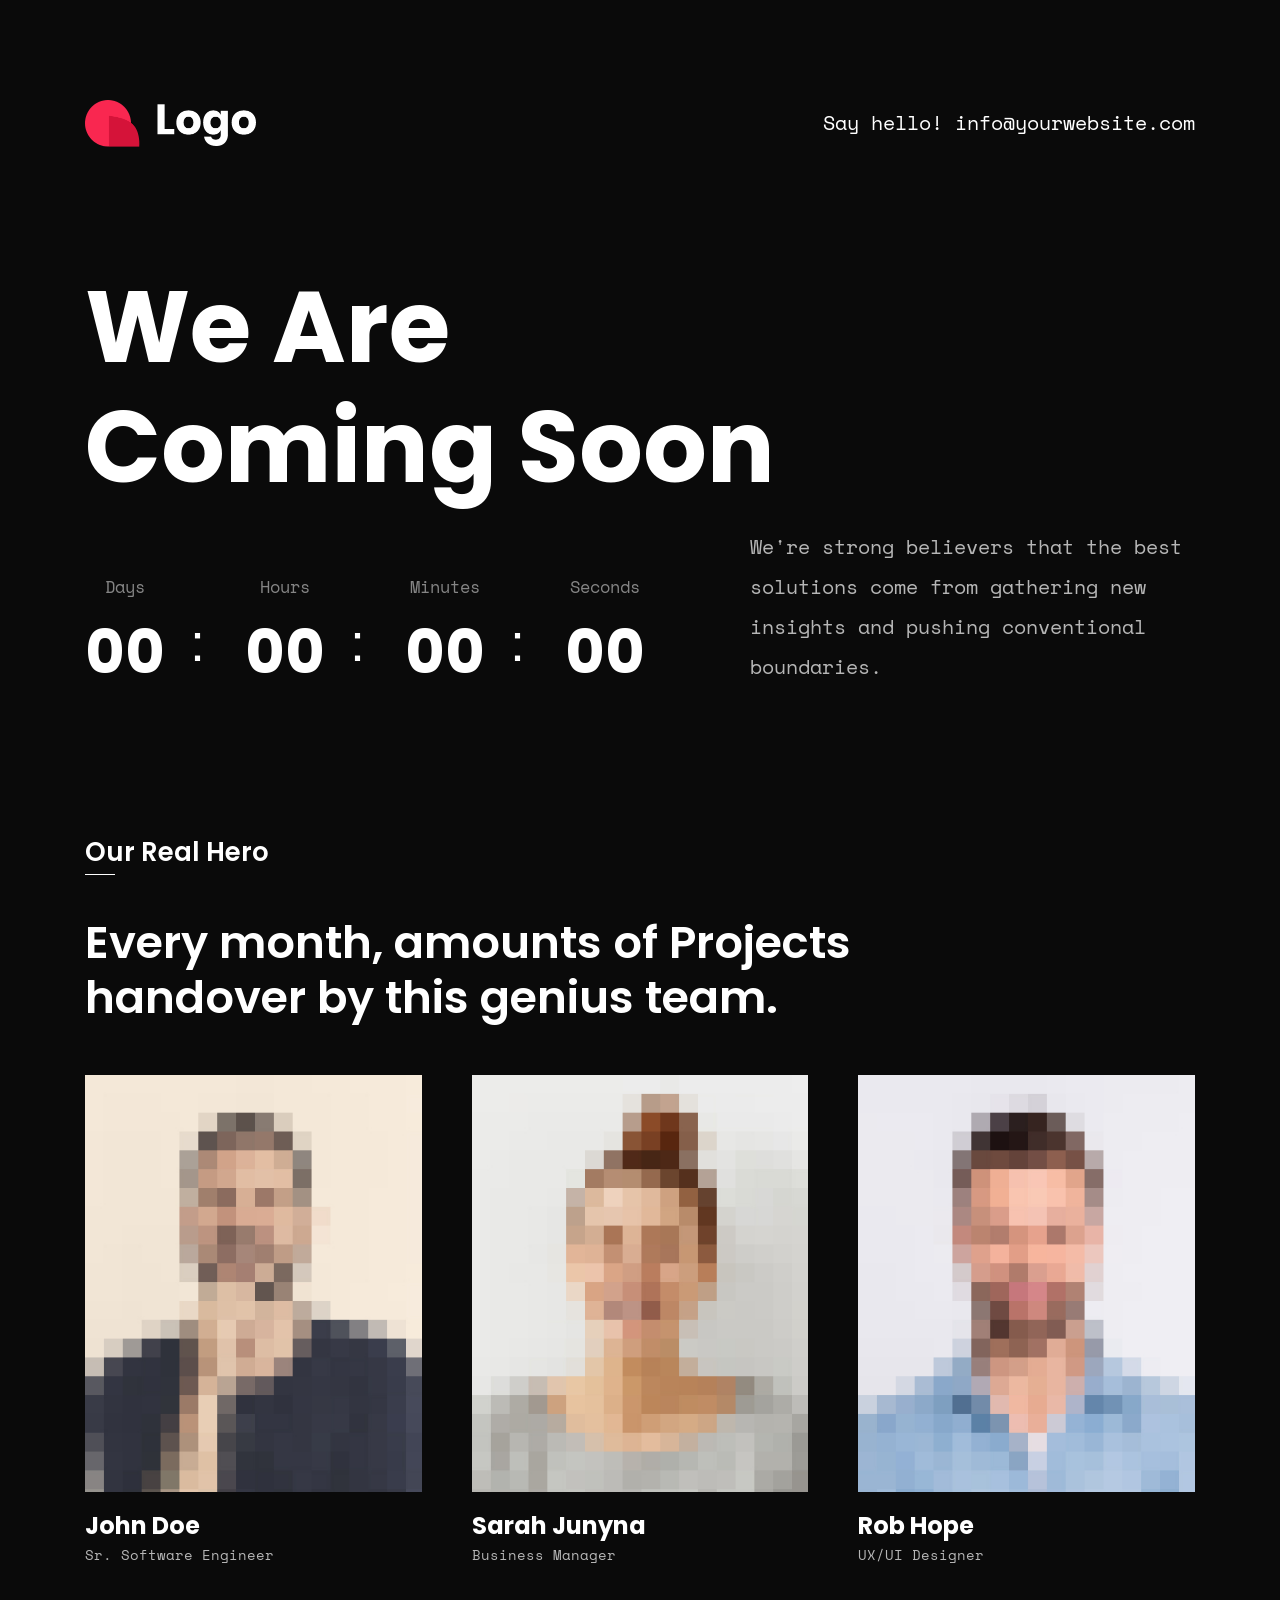
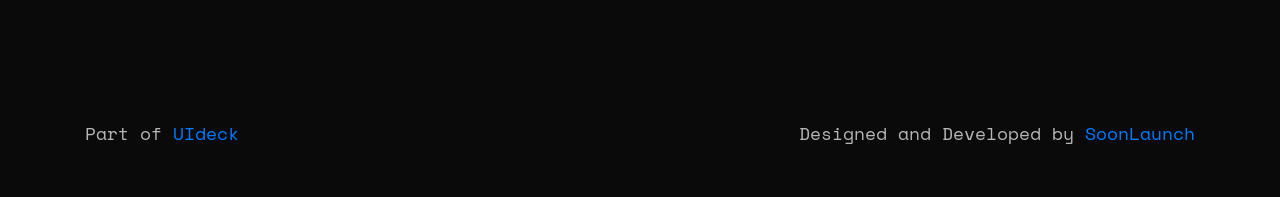
==== index.html @ 5f77ce62 "- Sooner-Free Template Init" ====
<!doctype html>
<html class="no-js" lang="">
    <head>
        <meta charset="utf-8">
        <meta http-equiv="x-ua-compatible" content="ie=edge">
        <title>Sooner | SoonLaunch</title>
        <meta name="description" content="">
        <meta name="viewport" content="width=device-width, initial-scale=1">

        <meta name="author" content="SoonLaunch">
		<link rel="shortcut icon" type="image/x-icon" href="assets/img/favicon.png">
        <!-- Place favicon.ico in the root directory -->

		<!-- ========================= CSS here ========================= -->
		<link rel="stylesheet" href="assets/css/bootstrap-4.5.0.min.css">
        <link rel="stylesheet" href="assets/css/lineicons.css">
		<link rel="stylesheet" href="assets/css/animate.css">
		<link rel="stylesheet" href="assets/css/style.css">
    </head>
    <body>
        <!--[if lte IE 9]>
            <p class="browserupgrade">You are using an <strong>outdated</strong> browser. Please <a href="https://browsehappy.com/">upgrade your browser</a> to improve your experience and security.</p>
        <![endif]-->

        <!-- ========================= main start ========================= -->
        <main class="main-06">
            <!-- header start  -->
            <div class="header header-06">
                <div class="container">
                    <div class="row align-items-center">
                        <div class="col-md-4">
                            <a href="#" class="logo"> <img src="assets/img/logo.png" alt=""></a>
                        </div>
                        <div class="col-md-8">
                            <div class="header-right text-right">
                                <a href="#">Say hello! info@yourwebsite.com</a>
                            </div>
                        </div>
                    </div>
                </div>
            </div>
            <!-- header end  -->
            <!-- ========================= main-wrapper start ========================= -->
            <div class="main-wrapper demo-06">
                <!-- hero-area start  -->
                <div class="hero-area">
                    <div class="container">
                        <div class="row">
                            <div class="col-xl-12">
                                <!-- heading start  -->
                                <div class="heading">
                                    <h1 class="text-white wow fadeInUp" data-wow-delay=".2s">We Are <br> Coming Soon</h1>
                                </div>
                                <!-- heading end  -->
                            </div>
                            <div class="col-xl-7 col-lg-7">
                                <!-- countdown start  -->
                                <div class="wow fadeInRight" data-wow-delay=".4s" data-countdown="2021/10/01"></div>
                                <!-- countdown end  -->
                            </div>
                            <div class="col-xl-5 col-lg-5">
                                <!-- desc strat  -->
                                <p class="wow fadeInLeft" data-wow-delay=".4s">We're strong believers that the best solutions come from gathering new insights and pushing conventional boundaries.</p>
                                <!-- desc end  -->
                            </div>
                        </div>
                    </div>
                </div>
                <!-- hero-area end  -->
                <!-- team-area start  -->
                <div class="team-area">
                    <div class="container">
                        <div class="row">
                            <div class="col-xl-9">
                                <!-- section-title start  -->
                                <div class="section-title">
                                    <h1 class="wow fadeInUp" data-wow-delay=".2s">Our Real Hero</h1>
                                    <h2 class="wow fadeInUp" data-wow-delay=".4s">Every month, amounts of Projects <br class="d-none d-lg-block"> handover by this genius team.</h2>
                                </div>
                                <!-- section-title end  -->
                            </div>
                        </div>
                        <!-- team-wrapper start  -->
                        <div class="team-wrapper">
                            <!-- team-item start  -->
                            <div class="team-item wow fadeInUp" data-wow-delay=".2s">
                                <div class="team-img">
                                    <img src="assets/img/img-1.jpg" alt="">
                                    <ul class="social-links">
                                        <li><a href="#"><i class="lni lni-facebook-filled"></i></a></li>
                                        <li><a href="#"><i class="lni lni-twitter-filled"></i></a></li>
                                        <li><a href="#"><i class="lni lni-instagram-original"></i></a></li>
                                        <li><a href="#"><i class="lni lni-linkedin"></i></a></li>
                                    </ul>
                                </div>
                                <div class="team-info">
                                    <h4>John Doe</h4>
                                    <p>Sr. Software Engineer</p>
                                </div>
                            </div>
                            <!-- team-item end  -->
                            <!-- team-item start  -->
                            <div class="team-item wow fadeInUp" data-wow-delay=".4s">
                                <div class="team-img">
                                    <img src="assets/img/img-2.jpg" alt="">
                                    <ul class="social-links">
                                        <li><a href="#"><i class="lni lni-facebook-filled"></i></a></li>
                                        <li><a href="#"><i class="lni lni-twitter-filled"></i></a></li>
                                        <li><a href="#"><i class="lni lni-instagram-original"></i></a></li>
                                        <li><a href="#"><i class="lni lni-linkedin"></i></a></li>
                                    </ul>
                                </div>
                                <div class="team-info">
                                    <h4>Sarah Junyna</h4>
                                    <p>Business Manager</p>
                                </div>
                            </div>
                            <!-- team-item end  -->
                            <!-- team-item start  -->
                            <div class="team-item wow fadeInUp" data-wow-delay=".6s">
                                <div class="team-img">
                                    <img src="assets/img/img-3.jpg" alt="">
                                    <ul class="social-links">
                                        <li><a href="#"><i class="lni lni-facebook-filled"></i></a></li>
                                        <li><a href="#"><i class="lni lni-twitter-filled"></i></a></li>
                                        <li><a href="#"><i class="lni lni-instagram-original"></i></a></li>
                                        <li><a href="#"><i class="lni lni-linkedin"></i></a></li>
                                    </ul>
                                </div>
                                <div class="team-info">
                                    <h4>Rob Hope</h4>
                                    <p>UX/UI Designer</p>
                                </div>
                            </div>
                            <!-- team-item end  -->
                        </div>
                        <!-- team-wrapper end  -->
                    </div>
                </div> <!-- end container  -->
                <!-- team-area end  -->
            </div>
            <!-- ========================= main-wrapper end ========================= -->
            <!-- footer start  -->
            <div class="footer">
                <div class="container">
                    <div class="row">
                        <div class="col-md-7">
                            <div class="copyright wow fadeInLeft" data-wow-delay=".2s">
                                <p>Part of <a href="htts://uideck.com" rel="nofollow">UIdeck</a></p>
                            </div>
                        </div>
                        <div class="col-md-5">
                            <div class="credit wow fadeInRight" data-wow-delay=".4s">
                                <p>Designed and Developed by <a rel="nofollow" href="https://soonlaunch.com">SoonLaunch</a></p>
                            </div>
                        </div>
                    </div>
                </div>
            </div>
            <!-- footer end  -->
        </main>
        <!-- ========================= main end ========================= -->
        
		<!-- ========================= JS here ========================= -->
		<script src="assets/js/vendor/modernizr-3.5.0.min.js"></script>
		<script src="assets/js/vendor/jquery-3.5.1.min.js"></script>
		<script src="assets/js/popper.min.js"></script>
		<script src="assets/js/bootstrap-4.5.0.min.js"></script>
        <script src="assets/js/countdown.js"></script>
        <script src="assets/js/wow.min.js"></script>
		<script src="assets/js/main.js"></script>
    </body>
</html>
---- assets/css/style.css ----
/*===========================
    01. Common CSS
===========================*/
@import url("https://fonts.googleapis.com/css?family=Poppins:400,500,600,700|Space+Mono:400,700&display=swap");
body {
  font-weight: normal;
  font-style: normal;
  overflow-x: hidden;
}

* {
  margin: 0;
  padding: 0;
  -webkit-box-sizing: border-box;
  box-sizing: border-box;
}

a:focus,
input:focus,
textarea:focus,
button:focus {
  text-decoration: none;
  outline: none;
  -webkit-box-shadow: none;
  box-shadow: none;
}

a {
  -webkit-transition: all 0.3s;
  transition: all 0.3s;
}

button {
  cursor: pointer;
}

a:focus,
a:hover {
  text-decoration: none;
}

i,
span,
a {
  display: inline-block;
}

audio,
canvas,
iframe,
img,
svg,
video {
  vertical-align: middle;
}

h1,
h2,
h3,
h4,
h5,
h6 {
  font-weight: 600;
  margin: 0px;
}

h1 a,
h2 a,
h3 a,
h4 a,
h5 a,
h6 a {
  color: inherit;
}

h1 {
  font-size: 50px;
  margin-bottom: 20px;
}

h2 {
  font-size: 45px;
}

@media (max-width: 767px) {
  h2 {
    font-size: 36px;
  }
}

@media only screen and (min-width: 480px) and (max-width: 767px) {
  h2 {
    font-size: 40px;
  }
}

h3 {
  font-size: 28px;
}

h4 {
  font-size: 24px;
}

h5 {
  font-size: 20px;
}

h6 {
  font-size: 16px;
}

ul, ol {
  margin: 0px;
  padding: 0px;
  list-style-type: none;
}

p {
  font-size: 18px;
  font-weight: 400;
  line-height: 28px;
  margin: 0px;
}

.img-bg {
  background-position: center center;
  background-size: cover;
  background-repeat: no-repeat;
  width: 100%;
  height: 100%;
}

.shape {
  position: absolute;
  z-index: -1;
}

@media only screen and (min-width: 480px) and (max-width: 767px) {
  .container {
    width: 450px;
  }
}

.logo img {
  width: 50%;
}

@media only screen and (min-width: 768px) and (max-width: 991px) {
  .img-wrapper {
    display: none;
  }
}

@media (max-width: 767px) {
  .img-wrapper {
    display: none;
  }
}

@media (max-width: 767px) {
  .odd-col {
    -webkit-box-ordinal-group: 0;
        -ms-flex-order: -1;
            order: -1;
  }
}

.slick-slide:focus {
  outline: 0;
}

.common-btn {
  position: relative;
  overflow: hidden;
  z-index: 2;
}

.common-btn::after {
  content: '';
  position: absolute;
  width: 100%;
  height: 100%;
  top: 0;
  left: 0;
  background: rgba(255, 255, 255, 0.1);
  border-radius: inherit;
  -webkit-transition: all 0.3s;
  transition: all 0.3s;
}

.common-btn:hover::after {
  -webkit-transform: scale(0.5);
  transform: scale(0.5);
  opacity: 0;
}

.mt-5 {
  margin-top: 5px;
}

.mt-10 {
  margin-top: 10px;
}

.mt-15 {
  margin-top: 15px;
}

.mt-20 {
  margin-top: 20px;
}

.mt-25 {
  margin-top: 25px;
}

.mt-30 {
  margin-top: 30px;
}

.mt-35 {
  margin-top: 35px;
}

.mt-40 {
  margin-top: 40px;
}

.mt-45 {
  margin-top: 45px;
}

.mt-50 {
  margin-top: 50px;
}

.mt-55 {
  margin-top: 55px;
}

.mt-60 {
  margin-top: 60px;
}

.mt-65 {
  margin-top: 65px;
}

.mt-70 {
  margin-top: 70px;
}

.mt-75 {
  margin-top: 75px;
}

.mt-80 {
  margin-top: 80px;
}

.mt-85 {
  margin-top: 85px;
}

.mt-90 {
  margin-top: 90px;
}

.mt-95 {
  margin-top: 95px;
}

.mt-100 {
  margin-top: 100px;
}

.mt-105 {
  margin-top: 105px;
}

.mt-110 {
  margin-top: 110px;
}

.mt-115 {
  margin-top: 115px;
}

.mt-120 {
  margin-top: 120px;
}

.mt-125 {
  margin-top: 125px;
}

.mt-130 {
  margin-top: 130px;
}

.mt-135 {
  margin-top: 135px;
}

.mt-140 {
  margin-top: 140px;
}

.mt-145 {
  margin-top: 145px;
}

.mt-150 {
  margin-top: 150px;
}

.mt-155 {
  margin-top: 155px;
}

.mt-160 {
  margin-top: 160px;
}

.mt-165 {
  margin-top: 165px;
}

.mt-170 {
  margin-top: 170px;
}

.mt-175 {
  margin-top: 175px;
}

.mt-180 {
  margin-top: 180px;
}

.mt-185 {
  margin-top: 185px;
}

.mt-190 {
  margin-top: 190px;
}

.mt-195 {
  margin-top: 195px;
}

.mt-200 {
  margin-top: 200px;
}

.mt-205 {
  margin-top: 205px;
}

.mt-210 {
  margin-top: 210px;
}

.mt-215 {
  margin-top: 215px;
}

.mt-220 {
  margin-top: 220px;
}

.mt-225 {
  margin-top: 225px;
}

.mb-5 {
  margin-bottom: 5px;
}

.mb-10 {
  margin-bottom: 10px;
}

.mb-15 {
  margin-bottom: 15px;
}

.mb-20 {
  margin-bottom: 20px;
}

.mb-25 {
  margin-bottom: 25px;
}

.mb-30 {
  margin-bottom: 30px;
}

.mb-35 {
  margin-bottom: 35px;
}

.mb-40 {
  margin-bottom: 40px;
}

.mb-45 {
  margin-bottom: 45px;
}

.mb-50 {
  margin-bottom: 50px;
}

.mb-55 {
  margin-bottom: 55px;
}

.mb-60 {
  margin-bottom: 60px;
}

.mb-65 {
  margin-bottom: 65px;
}

.mb-70 {
  margin-bottom: 70px;
}

.mb-75 {
  margin-bottom: 75px;
}

.mb-80 {
  margin-bottom: 80px;
}

.mb-85 {
  margin-bottom: 85px;
}

.mb-90 {
  margin-bottom: 90px;
}

.mb-95 {
  margin-bottom: 95px;
}

.mb-100 {
  margin-bottom: 100px;
}

.mb-105 {
  margin-bottom: 105px;
}

.mb-110 {
  margin-bottom: 110px;
}

.mb-115 {
  margin-bottom: 115px;
}

.mb-120 {
  margin-bottom: 120px;
}

.mb-125 {
  margin-bottom: 125px;
}

.mb-130 {
  margin-bottom: 130px;
}

.mb-135 {
  margin-bottom: 135px;
}

.mb-140 {
  margin-bottom: 140px;
}

.mb-145 {
  margin-bottom: 145px;
}

.mb-150 {
  margin-bottom: 150px;
}

.mb-155 {
  margin-bottom: 155px;
}

.mb-160 {
  margin-bottom: 160px;
}

.mb-165 {
  margin-bottom: 165px;
}

.mb-170 {
  margin-bottom: 170px;
}

.mb-175 {
  margin-bottom: 175px;
}

.mb-180 {
  margin-bottom: 180px;
}

.mb-185 {
  margin-bottom: 185px;
}

.mb-190 {
  margin-bottom: 190px;
}

.mb-195 {
  margin-bottom: 195px;
}

.mb-200 {
  margin-bottom: 200px;
}

.mb-205 {
  margin-bottom: 205px;
}

.mb-210 {
  margin-bottom: 210px;
}

.mb-215 {
  margin-bottom: 215px;
}

.mb-220 {
  margin-bottom: 220px;
}

.mb-225 {
  margin-bottom: 225px;
}

.pt-5 {
  padding-top: 5px;
}

.pt-10 {
  padding-top: 10px;
}

.pt-15 {
  padding-top: 15px;
}

.pt-20 {
  padding-top: 20px;
}

.pt-25 {
  padding-top: 25px;
}

.pt-30 {
  padding-top: 30px;
}

.pt-35 {
  padding-top: 35px;
}

.pt-40 {
  padding-top: 40px;
}

.pt-45 {
  padding-top: 45px;
}

.pt-50 {
  padding-top: 50px;
}

.pt-55 {
  padding-top: 55px;
}

.pt-60 {
  padding-top: 60px;
}

.pt-65 {
  padding-top: 65px;
}

.pt-70 {
  padding-top: 70px;
}

.pt-75 {
  padding-top: 75px;
}

.pt-80 {
  padding-top: 80px;
}

.pt-85 {
  padding-top: 85px;
}

.pt-90 {
  padding-top: 90px;
}

.pt-95 {
  padding-top: 95px;
}

.pt-100 {
  padding-top: 100px;
}

.pt-105 {
  padding-top: 105px;
}

.pt-110 {
  padding-top: 110px;
}

.pt-115 {
  padding-top: 115px;
}

.pt-120 {
  padding-top: 120px;
}

.pt-125 {
  padding-top: 125px;
}

.pt-130 {
  padding-top: 130px;
}

.pt-135 {
  padding-top: 135px;
}

.pt-140 {
  padding-top: 140px;
}

.pt-145 {
  padding-top: 145px;
}

.pt-150 {
  padding-top: 150px;
}

.pt-155 {
  padding-top: 155px;
}

.pt-160 {
  padding-top: 160px;
}

.pt-165 {
  padding-top: 165px;
}

.pt-170 {
  padding-top: 170px;
}

.pt-175 {
  padding-top: 175px;
}

.pt-180 {
  padding-top: 180px;
}

.pt-185 {
  padding-top: 185px;
}

.pt-190 {
  padding-top: 190px;
}

.pt-195 {
  padding-top: 195px;
}

.pt-200 {
  padding-top: 200px;
}

.pt-205 {
  padding-top: 205px;
}

.pt-210 {
  padding-top: 210px;
}

.pt-215 {
  padding-top: 215px;
}

.pt-220 {
  padding-top: 220px;
}

.pt-225 {
  padding-top: 225px;
}

.pb-5 {
  padding-bottom: 5px;
}

.pb-10 {
  padding-bottom: 10px;
}

.pb-15 {
  padding-bottom: 15px;
}

.pb-20 {
  padding-bottom: 20px;
}

.pb-25 {
  padding-bottom: 25px;
}

.pb-30 {
  padding-bottom: 30px;
}

.pb-35 {
  padding-bottom: 35px;
}

.pb-40 {
  padding-bottom: 40px;
}

.pb-45 {
  padding-bottom: 45px;
}

.pb-50 {
  padding-bottom: 50px;
}

.pb-55 {
  padding-bottom: 55px;
}

.pb-60 {
  padding-bottom: 60px;
}

.pb-65 {
  padding-bottom: 65px;
}

.pb-70 {
  padding-bottom: 70px;
}

.pb-75 {
  padding-bottom: 75px;
}

.pb-80 {
  padding-bottom: 80px;
}

.pb-85 {
  padding-bottom: 85px;
}

.pb-90 {
  padding-bottom: 90px;
}

.pb-95 {
  padding-bottom: 95px;
}

.pb-100 {
  padding-bottom: 100px;
}

.pb-105 {
  padding-bottom: 105px;
}

.pb-110 {
  padding-bottom: 110px;
}

.pb-115 {
  padding-bottom: 115px;
}

.pb-120 {
  padding-bottom: 120px;
}

.pb-125 {
  padding-bottom: 125px;
}

.pb-130 {
  padding-bottom: 130px;
}

.pb-135 {
  padding-bottom: 135px;
}

.pb-140 {
  padding-bottom: 140px;
}

.pb-145 {
  padding-bottom: 145px;
}

.pb-150 {
  padding-bottom: 150px;
}

.pb-155 {
  padding-bottom: 155px;
}

.pb-160 {
  padding-bottom: 160px;
}

.pb-165 {
  padding-bottom: 165px;
}

.pb-170 {
  padding-bottom: 170px;
}

.pb-175 {
  padding-bottom: 175px;
}

.pb-180 {
  padding-bottom: 180px;
}

.pb-185 {
  padding-bottom: 185px;
}

.pb-190 {
  padding-bottom: 190px;
}

.pb-195 {
  padding-bottom: 195px;
}

.pb-200 {
  padding-bottom: 200px;
}

.pb-205 {
  padding-bottom: 205px;
}

.pb-210 {
  padding-bottom: 210px;
}

.pb-215 {
  padding-bottom: 215px;
}

.pb-220 {
  padding-bottom: 220px;
}

.pb-225 {
  padding-bottom: 225px;
}

.countdown {
  padding-top: 40px;
  padding-bottom: 40px;
}

.countdown .single-count-content {
  position: relative;
  padding: 0 40px;
  text-align: center;
}

@media only screen and (min-width: 992px) and (max-width: 1199px) {
  .countdown .single-count-content {
    padding: 0 30px;
  }
}

@media (max-width: 767px) {
  .countdown .single-count-content {
    padding: 0 10px;
  }
}

@media only screen and (min-width: 480px) and (max-width: 767px) {
  .countdown .single-count-content {
    padding: 0 20px;
  }
}

.countdown .single-count-content::after {
  position: absolute;
  right: 0;
  top: 0;
  font-size: 50px;
}

@media (max-width: 767px) {
  .countdown .single-count-content::after {
    top: -10px;
  }
}

@media only screen and (min-width: 480px) and (max-width: 767px) {
  .countdown .single-count-content::after {
    top: -5px;
  }
}

.countdown .single-count-content:first-child {
  padding-left: 0px;
}

.countdown .single-count-content:last-child {
  padding-right: 0px;
}

.countdown .single-count-content:last-child::after {
  display: none;
}

.countdown .single-count-content .count {
  font-size: 50px;
}

@media (max-width: 767px) {
  .countdown .single-count-content .count {
    font-size: 35px;
  }
}

@media only screen and (min-width: 480px) and (max-width: 767px) {
  .countdown .single-count-content .count {
    font-size: 45px;
  }
}

.countdown .single-count-content .text {
  margin-bottom: 0;
}

@media (max-width: 767px) {
  .countdown .single-count-content .text {
    font-size: 15px;
  }
}

.header {
  position: absolute;
  top: 40px;
  left: 0;
  width: 100%;
  z-index: 2;
}

main.main-06 {
  background: #0A0A0A;
  overflow: hidden;
}

main .header.header-06 {
  position: unset;
  padding-top: 100px;
  padding-bottom: 120px;
}

@media (max-width: 767px) {
  main .header.header-06 {
    padding-top: 50px;
    padding-bottom: 50px;
  }
}

@media (max-width: 767px) {
  main .header.header-06 .header-right {
    display: none;
  }
}

main .header.header-06 .header-right a {
  color: #fff;
  font-size: 20px;
  font-family: "Space Mono", sans-serif;
}

main .main-wrapper.demo-06 {
  -webkit-box-orient: vertical;
  -webkit-box-direction: normal;
      -ms-flex-direction: column;
          flex-direction: column;
  height: auto;
}

main .main-wrapper.demo-06 .hero-area {
  margin-bottom: 100px;
}

main .main-wrapper.demo-06 .hero-area h1 {
  font-size: 100px;
  font-weight: 700;
  color: #fff;
  font-family: "Poppins", sans-serif;
}

@media only screen and (min-width: 992px) and (max-width: 1199px) {
  main .main-wrapper.demo-06 .hero-area h1 {
    font-size: 80px;
  }
}

@media (max-width: 767px) {
  main .main-wrapper.demo-06 .hero-area h1 {
    font-size: 40px;
  }
}

@media only screen and (min-width: 480px) and (max-width: 767px) {
  main .main-wrapper.demo-06 .hero-area h1 {
    font-size: 50px;
  }
}

main .main-wrapper.demo-06 .hero-area p {
  font-family: "Space Mono", sans-serif;
  font-size: 20px;
  color: rgba(255, 255, 255, 0.7);
  line-height: 40px;
}

main .main-wrapper.demo-06 .hero-area .countdown .single-count-content {
  display: -webkit-box;
  display: -ms-flexbox;
  display: flex;
  -webkit-box-orient: vertical;
  -webkit-box-direction: reverse;
      -ms-flex-direction: column-reverse;
          flex-direction: column-reverse;
}

main .main-wrapper.demo-06 .hero-area .countdown .single-count-content::after {
  content: ':';
  font-size: 54px;
  color: #fff;
  top: 35px;
}

@media only screen and (min-width: 992px) and (max-width: 1199px) {
  main .main-wrapper.demo-06 .hero-area .countdown .single-count-content::after {
    top: 30px;
  }
}

@media (max-width: 767px) {
  main .main-wrapper.demo-06 .hero-area .countdown .single-count-content::after {
    top: 30px;
    font-size: 45px;
  }
}

main .main-wrapper.demo-06 .hero-area .countdown .single-count-content .count {
  font-family: "Poppins", sans-serif;
  color: #fff;
  font-size: 60px;
  font-weight: 700;
}

@media only screen and (min-width: 992px) and (max-width: 1199px) {
  main .main-wrapper.demo-06 .hero-area .countdown .single-count-content .count {
    font-size: 50px;
  }
}

@media (max-width: 767px) {
  main .main-wrapper.demo-06 .hero-area .countdown .single-count-content .count {
    font-size: 40px;
  }
}

main .main-wrapper.demo-06 .hero-area .countdown .single-count-content .text {
  font-family: "Space Mono", sans-serif;
  font-size: 17px;
  color: rgba(255, 255, 255, 0.5);
}

main .main-wrapper.demo-06 .team-area {
  margin-bottom: 100px;
}

@media (max-width: 767px) {
  main .main-wrapper.demo-06 .team-area {
    margin-bottom: 30px;
  }
}

main .main-wrapper.demo-06 .team-area .section-title h1 {
  font-size: 26px;
  font-weight: 600;
  font-family: "Poppins", sans-serif;
  color: #fff;
  padding-bottom: 7px;
  margin-bottom: 40px;
  position: relative;
}

@media (max-width: 767px) {
  main .main-wrapper.demo-06 .team-area .section-title h1 {
    font-size: 20px;
  }
}

@media only screen and (min-width: 480px) and (max-width: 767px) {
  main .main-wrapper.demo-06 .team-area .section-title h1 {
    font-size: 22px;
  }
}

main .main-wrapper.demo-06 .team-area .section-title h1::after {
  content: '';
  position: absolute;
  width: 30px;
  height: 1px;
  background: #fff;
  bottom: 0;
  left: 0;
}

main .main-wrapper.demo-06 .team-area .section-title h2 {
  font-family: "Poppins", sans-serif;
  font-size: 45px;
  line-height: 55px;
  font-weight: 45px;
  color: #fff;
  margin-bottom: 50px;
}

@media (max-width: 767px) {
  main .main-wrapper.demo-06 .team-area .section-title h2 {
    font-size: 28px;
    line-height: 40px;
  }
}

@media only screen and (min-width: 480px) and (max-width: 767px) {
  main .main-wrapper.demo-06 .team-area .section-title h2 {
    font-size: 32px;
    line-height: 42px;
  }
}

main .main-wrapper.demo-06 .team-area .team-wrapper {
  display: -webkit-box;
  display: -ms-flexbox;
  display: flex;
  -webkit-box-pack: justify;
      -ms-flex-pack: justify;
          justify-content: space-between;
  -ms-flex-wrap: wrap;
      flex-wrap: wrap;
  margin-left: -25px;
  margin-right: -25px;
}

main .main-wrapper.demo-06 .team-area .team-wrapper .team-item {
  width: calc(33.33% - 50px);
  margin: 0px 25px 50px;
}

@media only screen and (min-width: 992px) and (max-width: 1199px) {
  main .main-wrapper.demo-06 .team-area .team-wrapper .team-item {
    width: calc(33.33% - 30px);
    margin: 0px 15px 50px;
  }
}

@media only screen and (min-width: 768px) and (max-width: 991px) {
  main .main-wrapper.demo-06 .team-area .team-wrapper .team-item {
    width: calc(50% - 30px);
    margin: 0px 15px 50px;
  }
}

@media (max-width: 767px) {
  main .main-wrapper.demo-06 .team-area .team-wrapper .team-item {
    width: calc(100% - 50px);
    margin: 0px 25px 50px;
  }
}

main .main-wrapper.demo-06 .team-area .team-wrapper .team-item .team-img {
  position: relative;
  margin-bottom: 20px;
}

main .main-wrapper.demo-06 .team-area .team-wrapper .team-item .team-img img {
  width: 100%;
}

main .main-wrapper.demo-06 .team-area .team-wrapper .team-item .team-img .social-links {
  position: absolute;
  width: 185px;
  height: 0px;
  background: #fff;
  border-top-right-radius: 57px;
  left: 0;
  bottom: 0;
  display: -webkit-box;
  display: -ms-flexbox;
  display: flex;
  -webkit-box-pack: center;
      -ms-flex-pack: center;
          justify-content: center;
  -webkit-box-align: center;
      -ms-flex-align: center;
          align-items: center;
  opacity: 0;
  visibility: hidden;
  -webkit-transition: all 0.3s;
  transition: all 0.3s;
}

main .main-wrapper.demo-06 .team-area .team-wrapper .team-item .team-img .social-links li {
  display: inline-block;
  margin: 0 8px;
}

main .main-wrapper.demo-06 .team-area .team-wrapper .team-item .team-img .social-links li a {
  font-size: 18px;
  color: #0A0A0A;
}

main .main-wrapper.demo-06 .team-area .team-wrapper .team-item .team-img .social-links li a:hover {
  color: #D5081A;
}

main .main-wrapper.demo-06 .team-area .team-wrapper .team-item:hover .team-img .social-links {
  height: 57px;
  opacity: 1;
  visibility: visible;
}

main .main-wrapper.demo-06 .team-area .team-wrapper .team-item .team-info h4 {
  font-size: 24px;
  font-weight: 700;
  color: #fff;
  font-family: "Poppins", sans-serif;
}

main .main-wrapper.demo-06 .team-area .team-wrapper .team-item .team-info p {
  font-family: "Space Mono", sans-serif;
  font-size: 14px;
  color: rgba(255, 255, 255, 0.7);
}

main .footer {
  width: 100%;
  margin-bottom: 50px;
}

main .footer p {
  font-family: "Space Mono", sans-serif;
  color: rgba(255, 255, 255, 0.7);
}

@media (max-width: 767px) {
  main .footer p {
    text-align: center;
  }
}

main .footer .credit {
  text-align: right;
}

@media (max-width: 767px) {
  main .footer .credit {
    text-align: center;
  }
}
/*# sourceMappingURL=style.css.map */
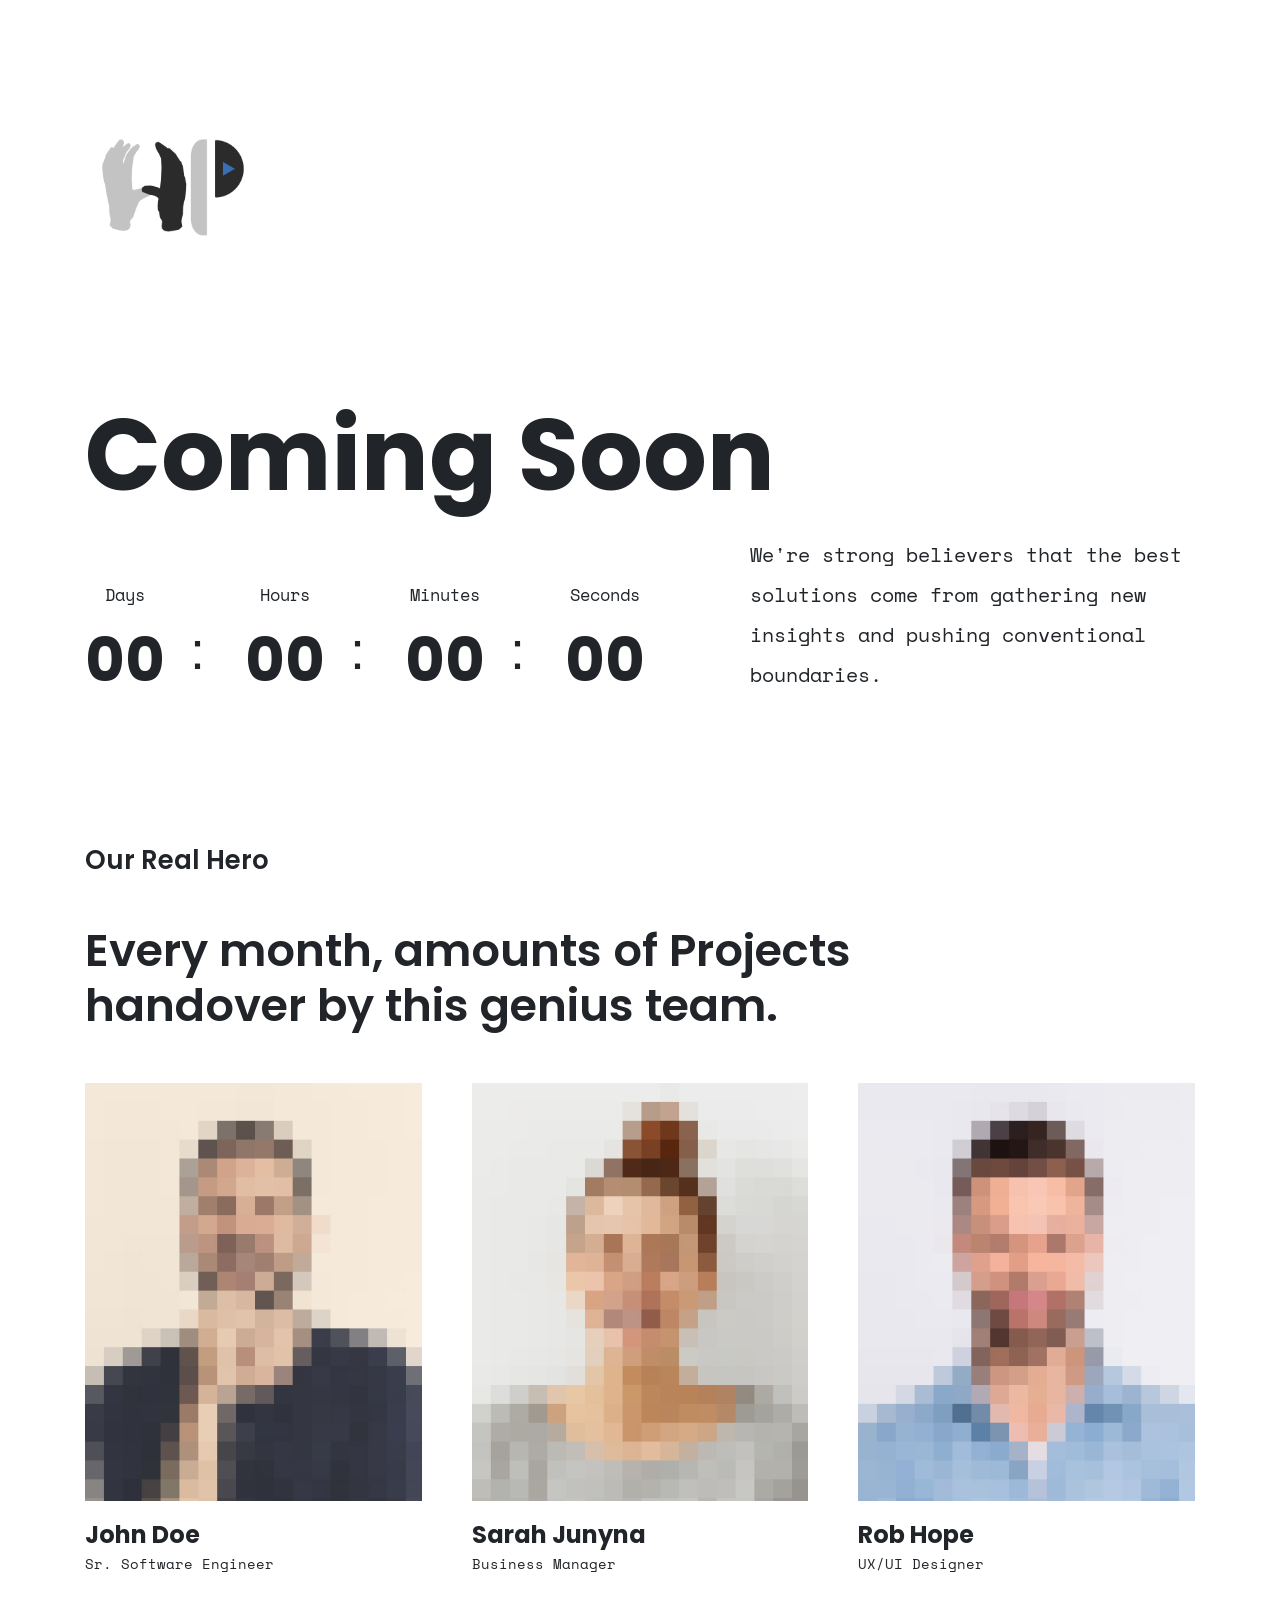
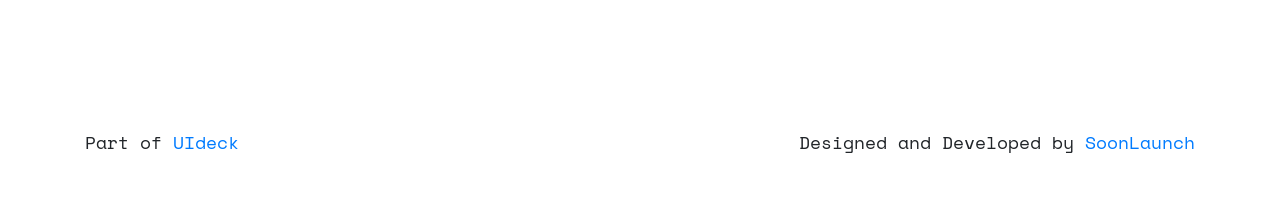
==== commit 4586bd8f: "-- Changed colour of index page -- Swapped out logo -- Changed Title -- Changed favicon" ====
--- a/index.html
+++ b/index.html
@@ -3,7 +3,7 @@
     <head>
         <meta charset="utf-8">
         <meta http-equiv="x-ua-compatible" content="ie=edge">
-        <title>Sooner | SoonLaunch</title>
+        <title>Haptic Playback</title>
         <meta name="description" content="">
         <meta name="viewport" content="width=device-width, initial-scale=1">
 
@@ -29,11 +29,17 @@
                 <div class="container">
                     <div class="row align-items-center">
                         <div class="col-md-4">
-                            <a href="#" class="logo"> <img src="assets/img/logo.png" alt=""></a>
+                            <a href="#" class="logo"> <img src="assets/img/haptic-playback-flat-colours-transparent-512.png" alt=""></a>
+                        </div>
+                        <div class="col-md-8">
+                            <div class="text-left">
+                                <h1 style="color:white">Haptic Playback</h1>
+                            </div>
                         </div>
                         <div class="col-md-8">
                             <div class="header-right text-right">
-                                <a href="#">Say hello! info@yourwebsite.com</a>
+                                <!-- <h1 style="color:white">Haptic Playback</h1> -->
+                                <!-- <a href="#">Say hello! info@yourwebsite.com</a> -->
                             </div>
                         </div>
                     </div>
@@ -49,7 +55,7 @@
                             <div class="col-xl-12">
                                 <!-- heading start  -->
                                 <div class="heading">
-                                    <h1 class="text-white wow fadeInUp" data-wow-delay=".2s">We Are <br> Coming Soon</h1>
+                                    <h1 class="wow fadeInUp" data-wow-delay=".2s">Coming Soon</h1>
                                 </div>
                                 <!-- heading end  -->
                             </div>
--- a/assets/css/style.css
+++ b/assets/css/style.css
@@ -1,5 +1,5 @@
-/*===========================
-    01. Common CSS
+/*===========================
+    01. Common CSS
 ===========================*/
 @import url("https://fonts.googleapis.com/css?family=Poppins:400,500,600,700|Space+Mono:400,700&display=swap");
 body {
@@ -1010,7 +1010,8 @@
 }
 
 main.main-06 {
-  background: #0A0A0A;
+  /* background: #0A0A0A; */
+  background: #ffffff;
   overflow: hidden;
 }
 
@@ -1054,7 +1055,7 @@
 main .main-wrapper.demo-06 .hero-area h1 {
   font-size: 100px;
   font-weight: 700;
-  color: #fff;
+  /* color: #fff; */
   font-family: "Poppins", sans-serif;
 }
 
@@ -1079,7 +1080,7 @@
 main .main-wrapper.demo-06 .hero-area p {
   font-family: "Space Mono", sans-serif;
   font-size: 20px;
-  color: rgba(255, 255, 255, 0.7);
+  /* color: rgba(255, 255, 255, 0.7); */
   line-height: 40px;
 }
 
@@ -1096,7 +1097,7 @@
 main .main-wrapper.demo-06 .hero-area .countdown .single-count-content::after {
   content: ':';
   font-size: 54px;
-  color: #fff;
+  /* color: #fff; */
   top: 35px;
 }
 
@@ -1115,7 +1116,7 @@
 
 main .main-wrapper.demo-06 .hero-area .countdown .single-count-content .count {
   font-family: "Poppins", sans-serif;
-  color: #fff;
+  /* color: #fff; */
   font-size: 60px;
   font-weight: 700;
 }
@@ -1135,7 +1136,7 @@
 main .main-wrapper.demo-06 .hero-area .countdown .single-count-content .text {
   font-family: "Space Mono", sans-serif;
   font-size: 17px;
-  color: rgba(255, 255, 255, 0.5);
+  /* color: rgba(255, 255, 255, 0.5); */
 }
 
 main .main-wrapper.demo-06 .team-area {
@@ -1152,7 +1153,7 @@
   font-size: 26px;
   font-weight: 600;
   font-family: "Poppins", sans-serif;
-  color: #fff;
+  /* color: #fff; */
   padding-bottom: 7px;
   margin-bottom: 40px;
   position: relative;
@@ -1185,7 +1186,7 @@
   font-size: 45px;
   line-height: 55px;
   font-weight: 45px;
-  color: #fff;
+  /* color: #fff; */
   margin-bottom: 50px;
 }
 
@@ -1297,14 +1298,14 @@
 main .main-wrapper.demo-06 .team-area .team-wrapper .team-item .team-info h4 {
   font-size: 24px;
   font-weight: 700;
-  color: #fff;
+  /* color: #fff; */
   font-family: "Poppins", sans-serif;
 }
 
 main .main-wrapper.demo-06 .team-area .team-wrapper .team-item .team-info p {
   font-family: "Space Mono", sans-serif;
   font-size: 14px;
-  color: rgba(255, 255, 255, 0.7);
+  /* color: rgba(255, 255, 255, 0.7); */
 }
 
 main .footer {
@@ -1314,7 +1315,7 @@
 
 main .footer p {
   font-family: "Space Mono", sans-serif;
-  color: rgba(255, 255, 255, 0.7);
+  /* color: rgba(255, 255, 255, 0.7); */
 }
 
 @media (max-width: 767px) {
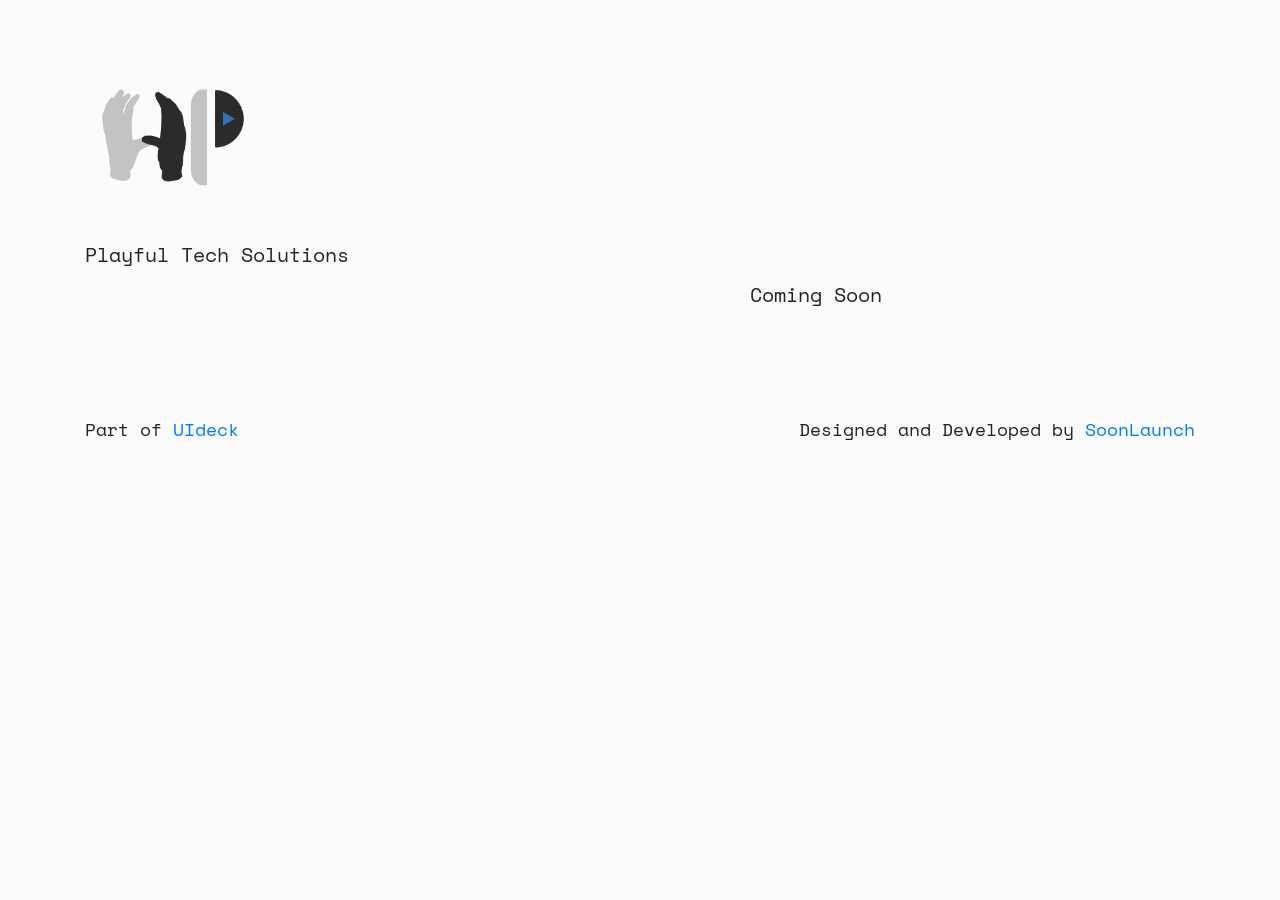
==== commit 242173f1: "Stripped down content and made some style edits" ====
--- a/index.html
+++ b/index.html
@@ -33,7 +33,7 @@
                         </div>
                         <div class="col-md-8">
                             <div class="text-left">
-                                <h1 style="color:white">Haptic Playback</h1>
+                                <!-- <h1 style="margin: auto;">Haptic Playback</h1> -->
                             </div>
                         </div>
                         <div class="col-md-8">
@@ -55,18 +55,19 @@
                             <div class="col-xl-12">
                                 <!-- heading start  -->
                                 <div class="heading">
-                                    <h1 class="wow fadeInUp" data-wow-delay=".2s">Coming Soon</h1>
+                                    <!-- <h1 class="wow fadeInUp" data-wow-delay=".2s">Coming Soon</h1> -->
+                                    <p class="wow fadeInLeft" data-wow-delay=".2s" style="font-weight: 100;">Playful Tech Solutions</p>
                                 </div>
                                 <!-- heading end  -->
                             </div>
                             <div class="col-xl-7 col-lg-7">
                                 <!-- countdown start  -->
-                                <div class="wow fadeInRight" data-wow-delay=".4s" data-countdown="2021/10/01"></div>
+                                <!-- <div class="wow fadeInRight" data-wow-delay=".4s" data-countdown="2021/10/01"></div> -->
                                 <!-- countdown end  -->
                             </div>
                             <div class="col-xl-5 col-lg-5">
                                 <!-- desc strat  -->
-                                <p class="wow fadeInLeft" data-wow-delay=".4s">We're strong believers that the best solutions come from gathering new insights and pushing conventional boundaries.</p>
+                                <p class="wow fadeInLeft" data-wow-delay=".4s">Coming Soon</p>
                                 <!-- desc end  -->
                             </div>
                         </div>
@@ -74,76 +75,6 @@
                 </div>
                 <!-- hero-area end  -->
                 <!-- team-area start  -->
-                <div class="team-area">
-                    <div class="container">
-                        <div class="row">
-                            <div class="col-xl-9">
-                                <!-- section-title start  -->
-                                <div class="section-title">
-                                    <h1 class="wow fadeInUp" data-wow-delay=".2s">Our Real Hero</h1>
-                                    <h2 class="wow fadeInUp" data-wow-delay=".4s">Every month, amounts of Projects <br class="d-none d-lg-block"> handover by this genius team.</h2>
-                                </div>
-                                <!-- section-title end  -->
-                            </div>
-                        </div>
-                        <!-- team-wrapper start  -->
-                        <div class="team-wrapper">
-                            <!-- team-item start  -->
-                            <div class="team-item wow fadeInUp" data-wow-delay=".2s">
-                                <div class="team-img">
-                                    <img src="assets/img/img-1.jpg" alt="">
-                                    <ul class="social-links">
-                                        <li><a href="#"><i class="lni lni-facebook-filled"></i></a></li>
-                                        <li><a href="#"><i class="lni lni-twitter-filled"></i></a></li>
-                                        <li><a href="#"><i class="lni lni-instagram-original"></i></a></li>
-                                        <li><a href="#"><i class="lni lni-linkedin"></i></a></li>
-                                    </ul>
-                                </div>
-                                <div class="team-info">
-                                    <h4>John Doe</h4>
-                                    <p>Sr. Software Engineer</p>
-                                </div>
-                            </div>
-                            <!-- team-item end  -->
-                            <!-- team-item start  -->
-                            <div class="team-item wow fadeInUp" data-wow-delay=".4s">
-                                <div class="team-img">
-                                    <img src="assets/img/img-2.jpg" alt="">
-                                    <ul class="social-links">
-                                        <li><a href="#"><i class="lni lni-facebook-filled"></i></a></li>
-                                        <li><a href="#"><i class="lni lni-twitter-filled"></i></a></li>
-                                        <li><a href="#"><i class="lni lni-instagram-original"></i></a></li>
-                                        <li><a href="#"><i class="lni lni-linkedin"></i></a></li>
-                                    </ul>
-                                </div>
-                                <div class="team-info">
-                                    <h4>Sarah Junyna</h4>
-                                    <p>Business Manager</p>
-                                </div>
-                            </div>
-                            <!-- team-item end  -->
-                            <!-- team-item start  -->
-                            <div class="team-item wow fadeInUp" data-wow-delay=".6s">
-                                <div class="team-img">
-                                    <img src="assets/img/img-3.jpg" alt="">
-                                    <ul class="social-links">
-                                        <li><a href="#"><i class="lni lni-facebook-filled"></i></a></li>
-                                        <li><a href="#"><i class="lni lni-twitter-filled"></i></a></li>
-                                        <li><a href="#"><i class="lni lni-instagram-original"></i></a></li>
-                                        <li><a href="#"><i class="lni lni-linkedin"></i></a></li>
-                                    </ul>
-                                </div>
-                                <div class="team-info">
-                                    <h4>Rob Hope</h4>
-                                    <p>UX/UI Designer</p>
-                                </div>
-                            </div>
-                            <!-- team-item end  -->
-                        </div>
-                        <!-- team-wrapper end  -->
-                    </div>
-                </div> <!-- end container  -->
-                <!-- team-area end  -->
             </div>
             <!-- ========================= main-wrapper end ========================= -->
             <!-- footer start  -->
@@ -151,12 +82,12 @@
                 <div class="container">
                     <div class="row">
                         <div class="col-md-7">
-                            <div class="copyright wow fadeInLeft" data-wow-delay=".2s">
+                            <div class="copyright wow fadeInLeft" data-wow-delay=".6s">
                                 <p>Part of <a href="htts://uideck.com" rel="nofollow">UIdeck</a></p>
                             </div>
                         </div>
                         <div class="col-md-5">
-                            <div class="credit wow fadeInRight" data-wow-delay=".4s">
+                            <div class="credit wow fadeInRight" data-wow-delay=".8s">
                                 <p>Designed and Developed by <a rel="nofollow" href="https://soonlaunch.com">SoonLaunch</a></p>
                             </div>
                         </div>
--- a/assets/css/style.css
+++ b/assets/css/style.css
@@ -6,6 +6,8 @@
   font-weight: normal;
   font-style: normal;
   overflow-x: hidden;
+  background: #fbfbfb;
+  /* font-family: 'Roboto', sans-serif; */
 }
 
 * {
@@ -1011,20 +1013,20 @@
 
 main.main-06 {
   /* background: #0A0A0A; */
-  background: #ffffff;
+  /* background: #fcfcfc; */
   overflow: hidden;
 }
 
 main .header.header-06 {
   position: unset;
-  padding-top: 100px;
-  padding-bottom: 120px;
+  padding-top: 50px;
+  padding-bottom: 10px;
 }
 
 @media (max-width: 767px) {
   main .header.header-06 {
-    padding-top: 50px;
-    padding-bottom: 50px;
+    padding-top: 25px;
+    padding-bottom: 0px;
   }
 }
 
